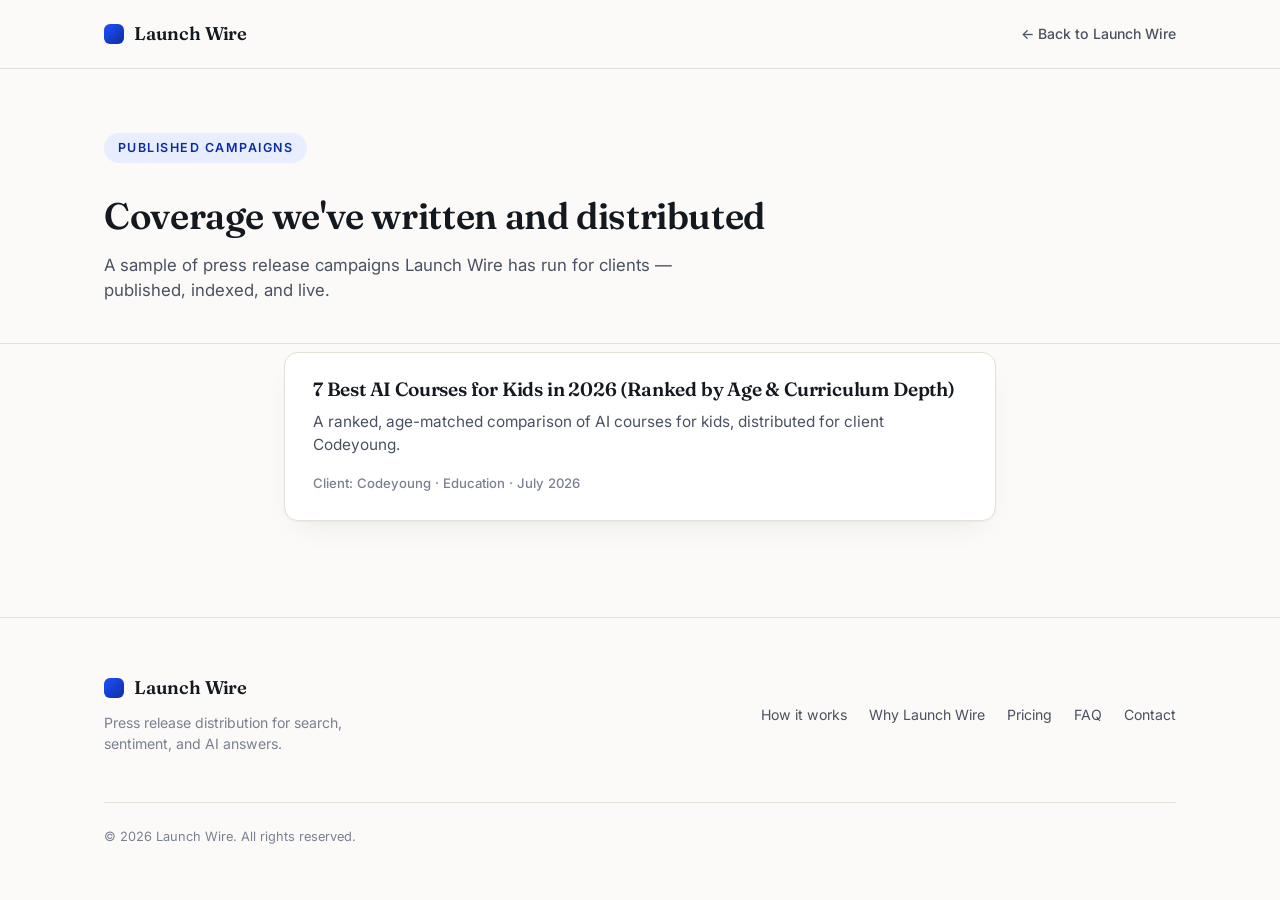
==== published/index.html @ 9047a26a "Add published campaigns section Co-Authored-By: Claude Sonnet 5 <noreply@anthropic.com>" ====
<!DOCTYPE html>
<html lang="en">
<head>
<meta charset="UTF-8">
<meta name="viewport" content="width=device-width, initial-scale=1.0">
<title>Published Campaigns — Launch Wire</title>
<meta name="description" content="A sample of press release campaigns Launch Wire has written, distributed, and published for clients.">
<link rel="icon" type="image/svg+xml" href="/favicon.svg">
<link rel="apple-touch-icon" href="/apple-touch-icon.png">
<link rel="preconnect" href="https://fonts.googleapis.com">
<link rel="preconnect" href="https://fonts.gstatic.com" crossorigin>
<link href="https://fonts.googleapis.com/css2?family=Inter:wght@400;500;600;700;800&family=Fraunces:opsz,wght@9..144,500;9..144,600&display=swap" rel="stylesheet">
<link rel="stylesheet" href="/styles.css">
<link rel="stylesheet" href="/published/article.css">
</head>
<body>

<header class="pub-header">
  <div class="container pub-header-inner">
    <a href="/" class="logo">
      <span class="logo-mark" aria-hidden="true"></span>
      Launch Wire
    </a>
    <a href="/" class="pub-back">&larr; Back to Launch Wire</a>
  </div>
</header>

<main>
  <section class="article-hero">
    <div class="container">
      <p class="eyebrow">Published Campaigns</p>
      <h2 class="section-title">Coverage we've written and distributed</h2>
      <p class="section-sub">A sample of press release campaigns Launch Wire has run for clients — published, indexed, and live.</p>
    </div>
  </section>

  <div class="container">
    <div class="pub-list">
      <a href="/published/best-ai-courses-for-kids-2026/" class="pub-item">
        <h3>7 Best AI Courses for Kids in 2026 (Ranked by Age &amp; Curriculum Depth)</h3>
        <p>A ranked, age-matched comparison of AI courses for kids, distributed for client Codeyoung.</p>
        <span class="pub-item-meta">Client: Codeyoung &middot; Education &middot; July 2026</span>
      </a>
    </div>
  </div>
</main>

<footer class="site-footer">
  <div class="container footer-inner">
    <div class="footer-brand">
      <a href="/" class="logo">
        <span class="logo-mark" aria-hidden="true"></span>
        Launch Wire
      </a>
      <p>Press release distribution for search, sentiment, and AI answers.</p>
    </div>
    <nav class="footer-nav" aria-label="Footer">
      <a href="/#how-it-works">How it works</a>
      <a href="/#why">Why Launch Wire</a>
      <a href="/#pricing">Pricing</a>
      <a href="/#faq">FAQ</a>
      <a href="mailto:hi@launchwire.org">Contact</a>
    </nav>
    <p class="footer-copy">© 2026 Launch Wire. All rights reserved.</p>
  </div>
</footer>

</body>
</html>
---- styles.css ----
/* ---------- Reset & base ---------- */
* { margin: 0; padding: 0; box-sizing: border-box; }

:root {
  --bg: #FBFAF8;
  --bg-alt: #F3F1EC;
  --ink: #14181F;
  --ink-soft: #4A5160;
  --ink-faint: #7A8091;
  --line: #E4E1D9;
  --accent: #1E4FFF;
  --accent-ink: #0E2E9E;
  --accent-soft: #E8EDFF;
  --card: #FFFFFF;
  --radius: 14px;
  --serif: 'Fraunces', Georgia, serif;
  --sans: 'Inter', -apple-system, BlinkMacSystemFont, 'Segoe UI', sans-serif;
  --shadow: 0 1px 2px rgba(20, 24, 31, 0.04), 0 12px 32px -16px rgba(20, 24, 31, 0.12);
}

html { scroll-behavior: smooth; }

body {
  font-family: var(--sans);
  color: var(--ink);
  background: var(--bg);
  line-height: 1.5;
  -webkit-font-smoothing: antialiased;
}

.container {
  max-width: 1120px;
  margin: 0 auto;
  padding: 0 24px;
}

a { color: inherit; text-decoration: none; }

ul { list-style: none; }

h1, h2, h3 {
  font-family: var(--serif);
  font-weight: 600;
  letter-spacing: -0.01em;
  line-height: 1.12;
}

/* ---------- Buttons ---------- */
.btn {
  display: inline-flex;
  align-items: center;
  justify-content: center;
  gap: 8px;
  padding: 14px 26px;
  border-radius: 999px;
  font-weight: 600;
  font-size: 0.95rem;
  border: 1px solid transparent;
  cursor: pointer;
  transition: transform 0.15s ease, box-shadow 0.15s ease, background 0.15s ease, border-color 0.15s ease;
  white-space: nowrap;
}

.btn-primary {
  background: var(--ink);
  color: #fff;
}
.btn-primary:hover {
  background: var(--accent-ink);
  transform: translateY(-1px);
  box-shadow: 0 8px 20px -8px rgba(30, 79, 255, 0.5);
}

.btn-ghost {
  background: transparent;
  color: var(--ink);
  border-color: var(--line);
}
.btn-ghost:hover {
  border-color: var(--ink);
  transform: translateY(-1px);
}

.btn-small { padding: 10px 20px; font-size: 0.875rem; }
.btn-large { padding: 18px 34px; font-size: 1.05rem; }
.btn-full { width: 100%; }

/* ---------- Header ---------- */
.site-header {
  position: sticky;
  top: 0;
  z-index: 50;
  background: rgba(251, 250, 248, 0.85);
  backdrop-filter: saturate(180%) blur(10px);
  border-bottom: 1px solid var(--line);
}

.header-inner {
  display: flex;
  align-items: center;
  justify-content: space-between;
  padding-top: 16px;
  padding-bottom: 16px;
  gap: 24px;
}

.logo {
  display: inline-flex;
  align-items: center;
  gap: 10px;
  font-family: var(--serif);
  font-weight: 600;
  font-size: 1.15rem;
  letter-spacing: -0.01em;
}

.logo-mark {
  width: 20px;
  height: 20px;
  border-radius: 6px;
  background: linear-gradient(135deg, var(--accent), var(--accent-ink));
  flex-shrink: 0;
}

.main-nav {
  display: flex;
  gap: 32px;
  font-size: 0.92rem;
  font-weight: 500;
  color: var(--ink-soft);
}
.main-nav a:hover { color: var(--ink); }

/* ---------- Hero ---------- */
.hero {
  padding: 96px 0 72px;
  text-align: center;
}

.hero-inner { max-width: 780px; }

.eyebrow {
  display: inline-block;
  font-size: 0.78rem;
  font-weight: 600;
  letter-spacing: 0.12em;
  text-transform: uppercase;
  color: var(--accent-ink);
  background: var(--accent-soft);
  padding: 6px 14px;
  border-radius: 999px;
  margin-bottom: 22px;
}
.eyebrow.center { display: block; margin-left: auto; margin-right: auto; width: fit-content; }

.hero h1 {
  font-size: clamp(2.4rem, 5.2vw, 3.6rem);
  margin-bottom: 22px;
}

.highlight { color: var(--accent); }

.hero-sub {
  font-size: 1.15rem;
  color: var(--ink-soft);
  max-width: 620px;
  margin: 0 auto 34px;
}

.hero-cta {
  display: flex;
  gap: 14px;
  justify-content: center;
  flex-wrap: wrap;
  margin-bottom: 28px;
}

.hero-proof {
  display: flex;
  gap: 22px;
  justify-content: center;
  flex-wrap: wrap;
  font-size: 0.86rem;
  color: var(--ink-faint);
  font-weight: 500;
}
.hero-proof li { display: flex; align-items: center; gap: 8px; }
.hero-proof li::before {
  content: "";
  width: 6px;
  height: 6px;
  border-radius: 50%;
  background: var(--accent);
  display: inline-block;
}

/* ---------- Section titles ---------- */
.section-title {
  font-size: clamp(1.7rem, 3.4vw, 2.3rem);
  margin: 14px 0 16px;
}
.section-title.center { text-align: center; max-width: 720px; margin-left: auto; margin-right: auto; }

.section-sub {
  color: var(--ink-soft);
  font-size: 1.05rem;
  max-width: 620px;
}
.section-sub.center { text-align: center; margin: 0 auto 56px; }

/* ---------- Angle ---------- */
.angle { padding: 88px 0; }

.angle-grid {
  display: grid;
  grid-template-columns: repeat(3, 1fr);
  gap: 24px;
  margin-top: 8px;
}

.angle-card {
  background: var(--card);
  border: 1px solid var(--line);
  border-radius: var(--radius);
  padding: 32px 28px;
  box-shadow: var(--shadow);
}

.angle-icon {
  width: 44px;
  height: 44px;
  border-radius: 12px;
  background: var(--accent-soft);
  color: var(--accent-ink);
  display: flex;
  align-items: center;
  justify-content: center;
  margin-bottom: 18px;
}
.angle-icon svg { width: 22px; height: 22px; }

.angle-card h3 {
  font-size: 1.15rem;
  margin-bottom: 10px;
}

.angle-card p {
  color: var(--ink-soft);
  font-size: 0.96rem;
}

/* ---------- How it works ---------- */
.how {
  padding: 88px 0;
  background: var(--bg-alt);
  border-top: 1px solid var(--line);
  border-bottom: 1px solid var(--line);
}

.steps {
  display: grid;
  grid-template-columns: repeat(4, 1fr);
  gap: 28px;
  margin-top: 8px;
}

.step-num {
  display: block;
  font-family: var(--serif);
  font-size: 1.6rem;
  color: var(--accent);
  margin-bottom: 14px;
}

.step h3 {
  font-size: 1.05rem;
  margin-bottom: 10px;
}

.step p {
  color: var(--ink-soft);
  font-size: 0.92rem;
}

/* ---------- Benefits ---------- */
.benefits { padding: 88px 0; }

.benefits-grid {
  display: grid;
  grid-template-columns: repeat(3, 1fr);
  gap: 20px;
  margin-top: 8px;
}

.benefit {
  padding: 26px 24px;
  border-radius: var(--radius);
  border: 1px solid var(--line);
}

.benefit h3 {
  font-size: 1.02rem;
  margin-bottom: 8px;
}

.benefit p {
  color: var(--ink-soft);
  font-size: 0.92rem;
}

/* ---------- Pricing ---------- */
.pricing {
  padding: 88px 0;
  background: var(--bg-alt);
  border-top: 1px solid var(--line);
  border-bottom: 1px solid var(--line);
}

.pricing-card {
  max-width: 460px;
  margin: 0 auto;
  background: var(--card);
  border: 1px solid var(--line);
  border-radius: 20px;
  padding: 40px;
  box-shadow: var(--shadow);
}

.pricing-card-head {
  text-align: center;
  margin-bottom: 28px;
  padding-bottom: 28px;
  border-bottom: 1px solid var(--line);
}

.pricing-card-head h3 {
  font-size: 1.05rem;
  font-weight: 600;
  text-transform: uppercase;
  letter-spacing: 0.06em;
  color: var(--ink-faint);
  font-family: var(--sans);
  margin-bottom: 14px;
}

.price {
  display: flex;
  align-items: baseline;
  justify-content: center;
  gap: 8px;
}

.price-amount {
  font-family: var(--serif);
  font-size: 3.2rem;
  font-weight: 600;
  color: var(--ink);
}

.price-period {
  color: var(--ink-faint);
  font-size: 0.95rem;
}

.pricing-features {
  display: flex;
  flex-direction: column;
  gap: 14px;
  margin-bottom: 30px;
}

.pricing-features li {
  position: relative;
  padding-left: 28px;
  font-size: 0.95rem;
  color: var(--ink-soft);
}

.pricing-features li::before {
  content: "";
  position: absolute;
  left: 0;
  top: 4px;
  width: 18px;
  height: 18px;
  border-radius: 50%;
  background: var(--accent-soft);
  background-image: url("data:image/svg+xml,%3Csvg xmlns='http://www.w3.org/2000/svg' viewBox='0 0 24 24' fill='none' stroke='%231E4FFF' stroke-width='3' stroke-linecap='round' stroke-linejoin='round'%3E%3Cpolyline points='20 6 9 17 4 12'/%3E%3C/svg%3E");
  background-repeat: no-repeat;
  background-position: center;
  background-size: 10px 10px;
}

.pricing-note {
  text-align: center;
  font-size: 0.85rem;
  color: var(--ink-faint);
  margin-top: 18px;
}

/* ---------- FAQ ---------- */
.faq { padding: 88px 0; }

.faq-list {
  max-width: 720px;
  margin: 0 auto;
  display: flex;
  flex-direction: column;
  gap: 12px;
}

details {
  border: 1px solid var(--line);
  border-radius: 12px;
  padding: 18px 22px;
  background: var(--card);
}

summary {
  cursor: pointer;
  font-weight: 600;
  font-size: 1rem;
  list-style: none;
  display: flex;
  justify-content: space-between;
  align-items: center;
}

summary::-webkit-details-marker { display: none; }

summary::after {
  content: "+";
  font-size: 1.3rem;
  color: var(--ink-faint);
  font-weight: 400;
  margin-left: 16px;
  flex-shrink: 0;
  transition: transform 0.2s ease;
}

details[open] summary::after {
  content: "–";
}

details p {
  color: var(--ink-soft);
  font-size: 0.94rem;
  margin-top: 14px;
  line-height: 1.6;
}

/* ---------- Final CTA ---------- */
.cta-final {
  padding: 96px 0;
  background: var(--ink);
  color: #fff;
  text-align: center;
}

.cta-final-inner h2 {
  font-size: clamp(1.8rem, 4vw, 2.5rem);
  margin-bottom: 14px;
}

.cta-final-inner p {
  color: rgba(255,255,255,0.65);
  font-size: 1.05rem;
  margin-bottom: 34px;
}

.cta-final .btn-primary {
  background: var(--accent);
}
.cta-final .btn-primary:hover {
  background: #3a63ff;
}

/* ---------- Footer ---------- */
.site-footer {
  padding: 56px 0 40px;
  border-top: 1px solid var(--line);
}

.footer-inner {
  display: flex;
  flex-wrap: wrap;
  align-items: center;
  justify-content: space-between;
  gap: 24px;
}

.footer-brand p {
  color: var(--ink-faint);
  font-size: 0.88rem;
  margin-top: 8px;
  max-width: 280px;
}

.footer-nav {
  display: flex;
  gap: 22px;
  font-size: 0.88rem;
  color: var(--ink-soft);
  flex-wrap: wrap;
}
.footer-nav a:hover { color: var(--ink); }

.footer-copy {
  width: 100%;
  font-size: 0.8rem;
  color: var(--ink-faint);
  margin-top: 24px;
  padding-top: 24px;
  border-top: 1px solid var(--line);
}

/* ---------- Responsive ---------- */
@media (max-width: 900px) {
  .angle-grid { grid-template-columns: 1fr; }
  .steps { grid-template-columns: repeat(2, 1fr); }
  .benefits-grid { grid-template-columns: 1fr; }
  .main-nav { display: none; }
}

@media (max-width: 560px) {
  .steps { grid-template-columns: 1fr; }
  .hero { padding: 64px 0 48px; }
  .angle, .how, .benefits, .pricing, .faq, .cta-final { padding: 64px 0; }
  .pricing-card { padding: 28px 24px; }
  .footer-inner { flex-direction: column; align-items: flex-start; }
}
---- published/article.css ----
/* ---------- Published article layout ---------- */

.pub-header {
  padding: 20px 0;
  border-bottom: 1px solid var(--line);
}

.pub-header-inner {
  display: flex;
  align-items: center;
  justify-content: space-between;
  gap: 16px;
}

.pub-back {
  font-size: 0.88rem;
  font-weight: 500;
  color: var(--ink-soft);
  display: inline-flex;
  align-items: center;
  gap: 6px;
}
.pub-back:hover { color: var(--ink); }

.pub-badge {
  font-size: 0.75rem;
  font-weight: 600;
  letter-spacing: 0.04em;
  color: var(--accent-ink);
  background: var(--accent-soft);
  padding: 6px 12px;
  border-radius: 999px;
}

/* ---------- Article hero ---------- */
.article-hero {
  padding: 64px 0 40px;
  border-bottom: 1px solid var(--line);
}

.article-hero .eyebrow { margin: 0 0 18px; }

.article-hero h1 {
  font-size: clamp(1.9rem, 4.2vw, 2.7rem);
  max-width: 820px;
  margin-bottom: 18px;
}

.article-meta {
  display: flex;
  flex-wrap: wrap;
  gap: 16px;
  color: var(--ink-faint);
  font-size: 0.9rem;
}

.article-meta span::before {
  content: "•";
  margin-right: 16px;
  color: var(--line);
}
.article-meta span:first-child::before { content: ""; margin-right: 0; }

/* ---------- Article body ---------- */
.article-body {
  max-width: 760px;
  margin: 0 auto;
  padding: 56px 24px 96px;
}

.article-body h2 {
  font-size: 1.5rem;
  margin: 48px 0 18px;
}

.article-body h2:first-child { margin-top: 0; }

.article-body h3 {
  font-size: 1.15rem;
  margin: 32px 0 12px;
}

.article-body p {
  color: var(--ink-soft);
  font-size: 1.02rem;
  line-height: 1.75;
  margin-bottom: 18px;
}

.article-body ul, .article-body ol {
  margin: 0 0 20px;
  padding-left: 22px;
  color: var(--ink-soft);
  font-size: 1.02rem;
  line-height: 1.75;
}

.article-body li { margin-bottom: 8px; }

.article-body strong { color: var(--ink); font-weight: 600; }

.article-body a {
  color: var(--accent-ink);
  text-decoration: underline;
  text-decoration-color: var(--line);
  text-underline-offset: 2px;
}
.article-body a:hover { text-decoration-color: currentColor; }

.article-body hr {
  border: none;
  border-top: 1px solid var(--line);
  margin: 40px 0;
}

.article-body em { color: var(--ink-faint); }

/* ---------- Table ---------- */
.table-wrap {
  overflow-x: auto;
  margin: 24px 0 32px;
  border: 1px solid var(--line);
  border-radius: 12px;
}

.article-body table {
  border-collapse: collapse;
  width: 100%;
  font-size: 0.92rem;
  min-width: 640px;
}

.article-body th, .article-body td {
  text-align: left;
  padding: 12px 16px;
  border-bottom: 1px solid var(--line);
}

.article-body th {
  background: var(--bg-alt);
  font-weight: 600;
  color: var(--ink);
  white-space: nowrap;
}

.article-body td { color: var(--ink-soft); }

.article-body tr:last-child td { border-bottom: none; }

/* ---------- Pros / Cons ---------- */
.pros-cons {
  display: grid;
  grid-template-columns: 1fr 1fr;
  gap: 16px;
  margin: 20px 0 32px;
}

.pros-cons > div {
  border: 1px solid var(--line);
  border-radius: 12px;
  padding: 18px 20px;
}

.pros-cons h4 {
  font-family: var(--sans);
  font-size: 0.78rem;
  font-weight: 700;
  letter-spacing: 0.06em;
  text-transform: uppercase;
  margin-bottom: 12px;
  color: var(--ink-faint);
}

.pros-cons ul { margin: 0; padding-left: 18px; font-size: 0.92rem; }
.pros-cons li { margin-bottom: 6px; }

/* ---------- CTA callout ---------- */
.article-cta {
  margin: 48px 0;
  padding: 28px 28px;
  border-radius: var(--radius);
  background: var(--bg-alt);
  border: 1px solid var(--line);
  text-align: center;
}

.article-cta p {
  margin: 0 0 16px;
  color: var(--ink-soft);
}

@media (max-width: 640px) {
  .pros-cons { grid-template-columns: 1fr; }
  .article-hero { padding: 48px 0 32px; }
  .article-body { padding: 40px 20px 72px; }
}

/* ---------- Published campaigns index ---------- */
.pub-list {
  max-width: 760px;
  margin: 0 auto;
  padding: 8px 24px 96px;
  display: flex;
  flex-direction: column;
  gap: 16px;
}

.pub-item {
  display: block;
  border: 1px solid var(--line);
  border-radius: var(--radius);
  padding: 26px 28px;
  background: var(--card);
  box-shadow: var(--shadow);
  transition: transform 0.15s ease, border-color 0.15s ease;
}
.pub-item:hover {
  transform: translateY(-2px);
  border-color: var(--accent);
}

.pub-item h3 {
  font-size: 1.2rem;
  margin-bottom: 10px;
}

.pub-item p {
  color: var(--ink-soft);
  font-size: 0.96rem;
  margin-bottom: 14px;
}

.pub-item-meta {
  font-size: 0.82rem;
  color: var(--ink-faint);
  font-weight: 500;
}
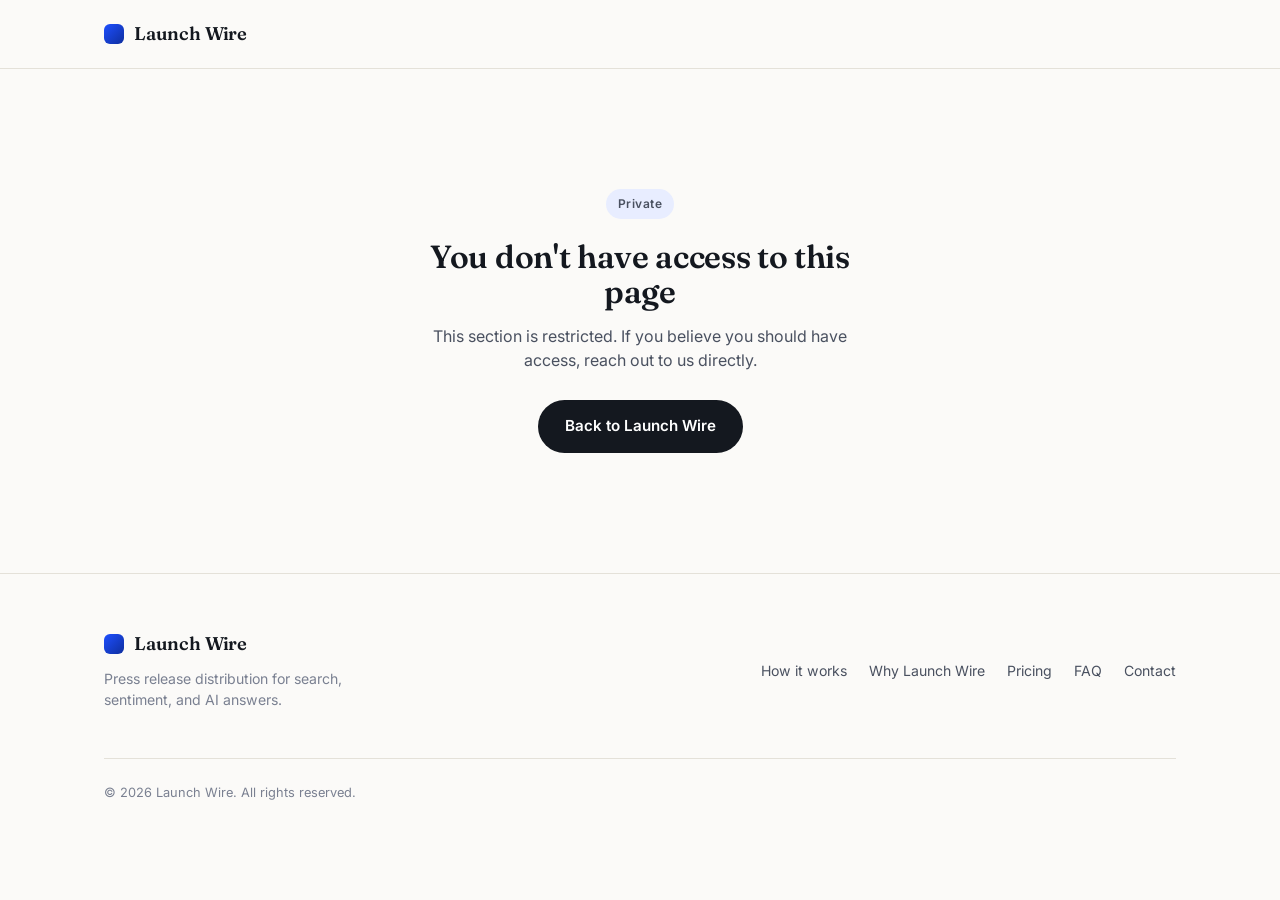
==== commit 265cdb3a: "Hide published campaigns listing behind a private notice Co-Authored-By: Claude Sonnet 5 <noreply@an" ====
--- a/published/index.html
+++ b/published/index.html
@@ -3,8 +3,9 @@
 <head>
 <meta charset="UTF-8">
 <meta name="viewport" content="width=device-width, initial-scale=1.0">
-<title>Published Campaigns — Launch Wire</title>
-<meta name="description" content="A sample of press release campaigns Launch Wire has written, distributed, and published for clients.">
+<title>Private — Launch Wire</title>
+<meta name="description" content="This page is private.">
+<meta name="robots" content="noindex, nofollow">
 <link rel="icon" type="image/svg+xml" href="/favicon.svg">
 <link rel="apple-touch-icon" href="/apple-touch-icon.png">
 <link rel="preconnect" href="https://fonts.googleapis.com">
@@ -21,28 +22,18 @@
       <span class="logo-mark" aria-hidden="true"></span>
       Launch Wire
     </a>
-    <a href="/" class="pub-back">&larr; Back to Launch Wire</a>
   </div>
 </header>
 
 <main>
-  <section class="article-hero">
-    <div class="container">
-      <p class="eyebrow">Published Campaigns</p>
-      <h2 class="section-title">Coverage we've written and distributed</h2>
-      <p class="section-sub">A sample of press release campaigns Launch Wire has run for clients — published, indexed, and live.</p>
+  <section class="private-gate">
+    <div class="container private-gate-inner">
+      <p class="pub-badge">Private</p>
+      <h1>You don't have access to this page</h1>
+      <p>This section is restricted. If you believe you should have access, reach out to us directly.</p>
+      <a href="/" class="btn btn-primary">Back to Launch Wire</a>
     </div>
   </section>
-
-  <div class="container">
-    <div class="pub-list">
-      <a href="/published/best-ai-courses-for-kids-2026/" class="pub-item">
-        <h3>7 Best AI Courses for Kids in 2026 (Ranked by Age &amp; Curriculum Depth)</h3>
-        <p>A ranked, age-matched comparison of AI courses for kids, distributed for client Codeyoung.</p>
-        <span class="pub-item-meta">Client: Codeyoung &middot; Education &middot; July 2026</span>
-      </a>
-    </div>
-  </div>
 </main>
 
 <footer class="site-footer">
--- a/published/article.css
+++ b/published/article.css
@@ -61,6 +61,25 @@
 }
 .article-meta span:first-child::before { content: ""; margin-right: 0; }
 
+.article-meta a {
+  color: var(--accent-ink);
+  font-weight: 600;
+  text-decoration: none;
+}
+.article-meta a:hover { text-decoration: underline; }
+
+.article-cover {
+  margin: 0 0 48px;
+}
+
+.article-cover img {
+  width: 100%;
+  height: auto;
+  display: block;
+  border-radius: var(--radius);
+  border: 1px solid var(--line);
+}
+
 /* ---------- Article body ---------- */
 .article-body {
   max-width: 760px;
@@ -184,6 +203,11 @@
   text-align: center;
 }
 
+.article-cta .btn {
+  color: #fff;
+  text-decoration: none;
+}
+
 .article-cta p {
   margin: 0 0 16px;
   color: var(--ink-soft);
@@ -195,43 +219,34 @@
   .article-body { padding: 40px 20px 72px; }
 }
 
-/* ---------- Published campaigns index ---------- */
-.pub-list {
-  max-width: 760px;
+/* ---------- Private gate ---------- */
+.private-gate {
+  padding: 120px 0;
+  text-align: center;
+}
+
+.private-gate-inner {
+  max-width: 480px;
   margin: 0 auto;
-  padding: 8px 24px 96px;
   display: flex;
   flex-direction: column;
-  gap: 16px;
-}
-
-.pub-item {
-  display: block;
-  border: 1px solid var(--line);
-  border-radius: var(--radius);
-  padding: 26px 28px;
-  background: var(--card);
-  box-shadow: var(--shadow);
-  transition: transform 0.15s ease, border-color 0.15s ease;
-}
-.pub-item:hover {
-  transform: translateY(-2px);
-  border-color: var(--accent);
-}
-
-.pub-item h3 {
-  font-size: 1.2rem;
-  margin-bottom: 10px;
-}
-
-.pub-item p {
-  color: var(--ink-soft);
-  font-size: 0.96rem;
+  align-items: center;
+}
+
+.private-gate .pub-badge {
+  margin-bottom: 20px;
+}
+
+.private-gate h1 {
+  font-size: clamp(1.5rem, 3.4vw, 2rem);
   margin-bottom: 14px;
 }
 
-.pub-item-meta {
-  font-size: 0.82rem;
-  color: var(--ink-faint);
-  font-weight: 500;
-}
+.private-gate p {
+  color: var(--ink-soft);
+  margin-bottom: 28px;
+}
+
+@media (max-width: 640px) {
+  .private-gate { padding: 80px 0; }
+}
